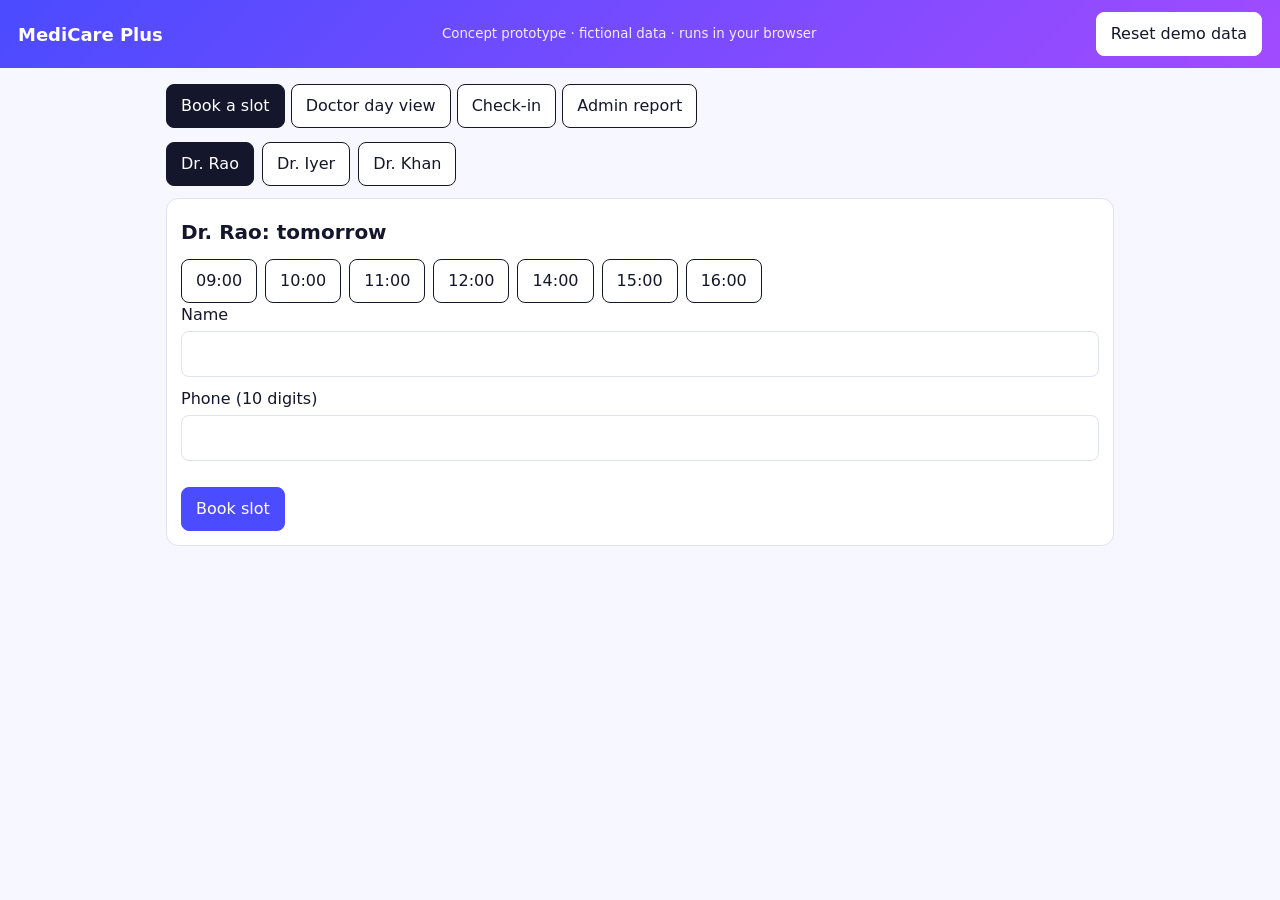
==== medicare/prototype/index.html @ c8c92c2e "Add files via upload" ====
<!DOCTYPE html><html lang="en"><head><meta charset="utf-8"><meta name="viewport" content="width=device-width,initial-scale=1"><title>MediCare Plus prototype</title><link rel="stylesheet" href="../../shared/style.css"></head><body><header><h1>MediCare Plus</h1><small>Concept prototype · fictional data · runs in your browser</small></header><main id="m" aria-live="polite"></main><script src="../../shared/app.js"></script><script>
const D=["Dr. Rao","Dr. Iyer","Dr. Khan"],T=["09:00","10:00","11:00","12:00","14:00","15:00","16:00"];
let fn="",fp="",B=S("mc-b",{}),C=S("mc-c",{}),X=S("mc-x",0),v="book",doc=D[0],sel="",msg="",err="",wait="";
const mine=d=>Object.keys(B).filter(k=>k.startsWith(d+"|")).sort((a,b)=>T.indexOf(a.split("|")[1])-T.indexOf(b.split("|")[1]));
const A={v:x=>{v=x;msg=err=wait="";R()},doc:x=>{doc=x;sel="";R()},slot:s=>{sel=s;R()},
book:()=>{const n=$("#pn").value.trim(),ph=$("#ph").value.trim(),k=doc+"|"+sel;fn=n;fp=ph;err="";if(!sel)err="Choose a slot.";else if(!n||!/^\d{10}$/.test(ph))err="Enter a name and a 10-digit phone number.";else if(B[k]){err="That slot was just taken. Choose another.";X++;V("mc-x",X);sel=""}
if(!err){B[k]={n,ph};V("mc-b",B);msg=`Booked: ${doc}, ${new Date(Date.now()+864e5).toDateString()} at ${sel}. Reminder scheduled for 24 hours before (simulated, nothing is sent).`;sel="";fn=fp=""}R()},
chk:k=>{C[k]=Date.now();V("mc-c",C);const d=k.split("|")[0],ahead=Object.keys(C).filter(x=>x!=k&&x.startsWith(d+"|")&&C[x]<C[k]).length;wait=`${B[k].n} checked in. Expected wait: ${ahead*10+5} minutes (${ahead} patient(s) ahead).`;R()}};
const chip=(l,a,val,on,dis)=>`<button class="${on?"on":""}" data-a="${a}" data-v="${val}" ${dis?"disabled":""} aria-pressed="${!!on}">${l}</button>`;
function R(){let h=`<div class="tabs">${[["book","Book a slot"],["day","Doctor day view"],["in","Check-in"],["adm","Admin report"]].map(x=>chip(x[1],"v",x[0],v==x[0])).join("")}</div>`;
if(v=="book"||v=="day")h+=`<div class="row">${D.map(d=>chip(d,"doc",d,doc==d)).join("")}</div>`;
if(v=="book"){h+=`<div class="c" style="margin-top:12px"><h2>${doc}: tomorrow</h2><div class="row">${T.map(t=>chip(B[doc+"|"+t]?t+" (booked)":t,"slot",t,sel==t,!!B[doc+"|"+t])).join("")}</div><label>Name<input id="pn" value="${esc(fn)}"></label><label>Phone (10 digits)<input id="ph" inputmode="numeric" value="${esc(fp)}"></label><p class="err" role="alert">${err}</p><p class="ok">${msg}</p><button class="p" data-a="book">Book slot</button></div>`}
if(v=="day")h+=`<div class="c" style="margin-top:12px"><h2>${doc}: day list</h2>${mine(doc).length?`<div class="tw"><table><tr><th>Time</th><th>Patient</th><th>Phone</th></tr>${mine(doc).map(k=>`<tr><td>${k.split("|")[1]}</td><td>${esc(B[k].n)}</td><td>${esc(B[k].ph)}</td></tr>`).join("")}</table></div>`:"<p>No bookings yet.</p>"}</div>`;
if(v=="in"){const all=Object.keys(B);h+=`<div class="c"><h2>Check in a patient</h2>${all.length?all.map(k=>`<div class="row" style="margin-bottom:8px"><span>${esc(B[k].n)}, ${k.replace("|"," at ")}</span><button data-a="chk" data-v="${k}" ${C[k]?"disabled":""}>${C[k]?"Checked in":"Check in"}</button></div>`).join(""):"<p>No bookings yet.</p>"}<p class="ok">${wait}</p></div>`}
if(v=="adm")h+=`<div class="c"><h2>Admin report</h2><div class="tw"><table><tr><th>Doctor</th><th>Booked</th><th>Open</th><th>Checked in</th></tr>${D.map(d=>`<tr><td>${d}</td><td>${mine(d).length}</td><td>${T.length-mine(d).length}</td><td>${mine(d).filter(k=>C[k]).length}</td></tr>`).join("")}</table></div><p>Double-booking attempts blocked: <b>${X}</b></p></div>`;
$("#m").innerHTML=h}
on(A);R();
</script></body></html>
---- shared/style.css ----
:root{--a:#4b4bff;--ink:#14172b;--m:#566;--l:#dfe2f3;--bg:#f6f7ff}
*{box-sizing:border-box}body{margin:0;font:16px/1.5 system-ui,sans-serif;background:var(--bg);color:var(--ink)}
header{background:linear-gradient(135deg,var(--a),#a24bff);color:#fff;padding:12px 18px;display:flex;justify-content:space-between;align-items:center;flex-wrap:wrap;gap:8px}
header h1{font-size:18px;margin:0}header small{opacity:.9}header button{border-color:#fff}
main{max-width:980px;margin:0 auto;padding:16px}h2{font-size:20px;margin:4px 0 12px}h3{font-size:16px;margin:0 0 8px}
.c{background:#fff;border:1px solid var(--l);border-radius:12px;padding:14px;margin-bottom:14px}
button{font:inherit;border:1.5px solid var(--ink);background:#fff;color:var(--ink);border-radius:8px;padding:8px 14px;min-height:44px;cursor:pointer}
button.p{background:var(--a);border-color:var(--a);color:#fff}button.on{background:var(--ink);color:#fff}button:disabled{opacity:.4;cursor:not-allowed}
button:focus-visible,input:focus-visible,select:focus-visible,textarea:focus-visible{outline:3px solid var(--a);outline-offset:2px}
input,select,textarea{font:inherit;padding:10px;border:1px solid var(--l);border-radius:8px;width:100%;margin:4px 0 10px;background:#fff;color:var(--ink)}
.g{display:grid;grid-template-columns:repeat(auto-fill,minmax(160px,1fr));gap:12px}.row{display:flex;gap:8px;flex-wrap:wrap;align-items:center}
.tabs{display:flex;gap:6px;flex-wrap:wrap;margin-bottom:14px}.tag{font-size:13px;background:#efeaff;color:#4a2bb8;border-radius:99px;padding:2px 10px}
.m{color:var(--m);font-size:14px}.err{color:#c0262b}.ok{color:#14633a}.note{background:#fff8e1;border:1px solid #f1dc9a;border-radius:8px;padding:8px 12px;font-size:14px;margin-bottom:12px}
.tw{overflow-x:auto}table{border-collapse:collapse;width:100%;min-width:420px}td,th{border-bottom:1px solid var(--l);padding:8px;text-align:left}
.img{height:90px;border-radius:8px;background:linear-gradient(135deg,#dcd9ff,#c8e0ff);margin-bottom:8px}.cols{display:grid;grid-template-columns:repeat(auto-fit,minmax(200px,1fr));gap:12px}
.col{background:#eef0fb;border-radius:10px;padding:10px;min-height:120px}.card{background:#fff;border:1px solid var(--l);border-radius:8px;padding:8px;margin-bottom:8px;font-size:14px}
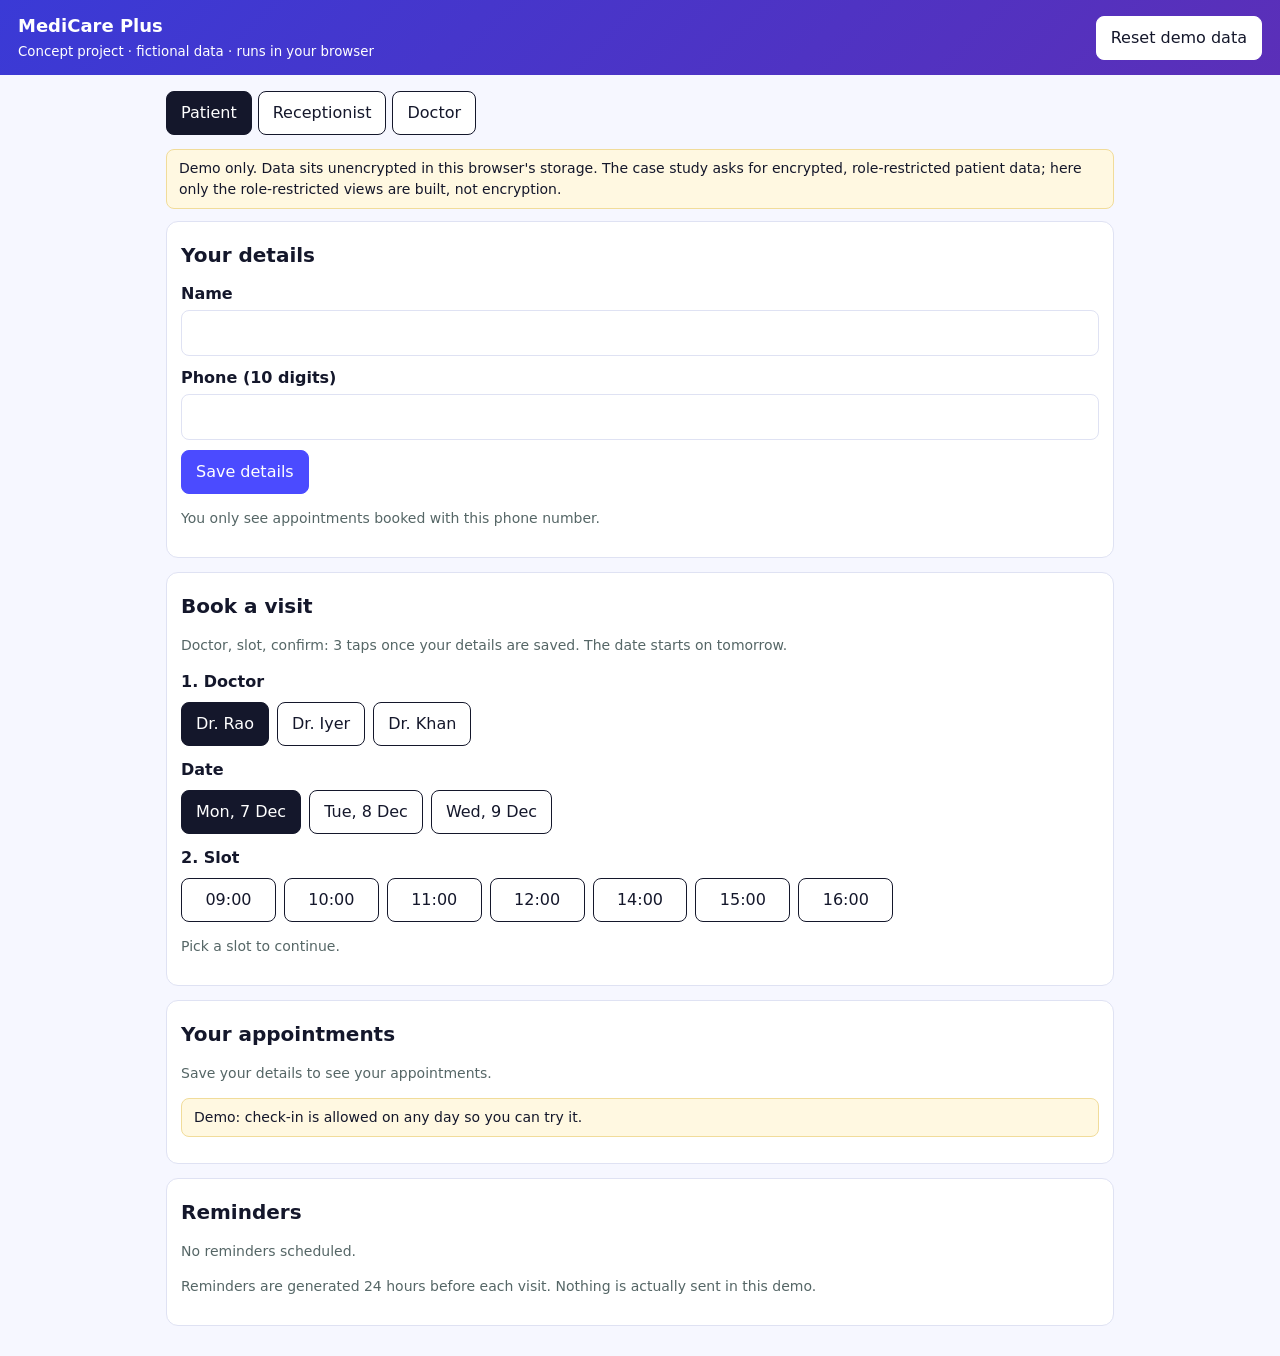
==== commit e68d425c: "Add files via upload" ====
--- a/medicare/prototype/index.html
+++ b/medicare/prototype/index.html
@@ -1,18 +1,18 @@
-<!DOCTYPE html><html lang="en"><head><meta charset="utf-8"><meta name="viewport" content="width=device-width,initial-scale=1"><title>MediCare Plus prototype</title><link rel="stylesheet" href="../../shared/style.css"></head><body><header><h1>MediCare Plus</h1><small>Concept prototype · fictional data · runs in your browser</small></header><main id="m" aria-live="polite"></main><script src="../../shared/app.js"></script><script>
-const D=["Dr. Rao","Dr. Iyer","Dr. Khan"],T=["09:00","10:00","11:00","12:00","14:00","15:00","16:00"];
-let fn="",fp="",B=S("mc-b",{}),C=S("mc-c",{}),X=S("mc-x",0),v="book",doc=D[0],sel="",msg="",err="",wait="";
-const mine=d=>Object.keys(B).filter(k=>k.startsWith(d+"|")).sort((a,b)=>T.indexOf(a.split("|")[1])-T.indexOf(b.split("|")[1]));
-const A={v:x=>{v=x;msg=err=wait="";R()},doc:x=>{doc=x;sel="";R()},slot:s=>{sel=s;R()},
-book:()=>{const n=$("#pn").value.trim(),ph=$("#ph").value.trim(),k=doc+"|"+sel;fn=n;fp=ph;err="";if(!sel)err="Choose a slot.";else if(!n||!/^\d{10}$/.test(ph))err="Enter a name and a 10-digit phone number.";else if(B[k]){err="That slot was just taken. Choose another.";X++;V("mc-x",X);sel=""}
-if(!err){B[k]={n,ph};V("mc-b",B);msg=`Booked: ${doc}, ${new Date(Date.now()+864e5).toDateString()} at ${sel}. Reminder scheduled for 24 hours before (simulated, nothing is sent).`;sel="";fn=fp=""}R()},
-chk:k=>{C[k]=Date.now();V("mc-c",C);const d=k.split("|")[0],ahead=Object.keys(C).filter(x=>x!=k&&x.startsWith(d+"|")&&C[x]<C[k]).length;wait=`${B[k].n} checked in. Expected wait: ${ahead*10+5} minutes (${ahead} patient(s) ahead).`;R()}};
-const chip=(l,a,val,on,dis)=>`<button class="${on?"on":""}" data-a="${a}" data-v="${val}" ${dis?"disabled":""} aria-pressed="${!!on}">${l}</button>`;
-function R(){let h=`<div class="tabs">${[["book","Book a slot"],["day","Doctor day view"],["in","Check-in"],["adm","Admin report"]].map(x=>chip(x[1],"v",x[0],v==x[0])).join("")}</div>`;
-if(v=="book"||v=="day")h+=`<div class="row">${D.map(d=>chip(d,"doc",d,doc==d)).join("")}</div>`;
-if(v=="book"){h+=`<div class="c" style="margin-top:12px"><h2>${doc}: tomorrow</h2><div class="row">${T.map(t=>chip(B[doc+"|"+t]?t+" (booked)":t,"slot",t,sel==t,!!B[doc+"|"+t])).join("")}</div><label>Name<input id="pn" value="${esc(fn)}"></label><label>Phone (10 digits)<input id="ph" inputmode="numeric" value="${esc(fp)}"></label><p class="err" role="alert">${err}</p><p class="ok">${msg}</p><button class="p" data-a="book">Book slot</button></div>`}
-if(v=="day")h+=`<div class="c" style="margin-top:12px"><h2>${doc}: day list</h2>${mine(doc).length?`<div class="tw"><table><tr><th>Time</th><th>Patient</th><th>Phone</th></tr>${mine(doc).map(k=>`<tr><td>${k.split("|")[1]}</td><td>${esc(B[k].n)}</td><td>${esc(B[k].ph)}</td></tr>`).join("")}</table></div>`:"<p>No bookings yet.</p>"}</div>`;
-if(v=="in"){const all=Object.keys(B);h+=`<div class="c"><h2>Check in a patient</h2>${all.length?all.map(k=>`<div class="row" style="margin-bottom:8px"><span>${esc(B[k].n)}, ${k.replace("|"," at ")}</span><button data-a="chk" data-v="${k}" ${C[k]?"disabled":""}>${C[k]?"Checked in":"Check in"}</button></div>`).join(""):"<p>No bookings yet.</p>"}<p class="ok">${wait}</p></div>`}
-if(v=="adm")h+=`<div class="c"><h2>Admin report</h2><div class="tw"><table><tr><th>Doctor</th><th>Booked</th><th>Open</th><th>Checked in</th></tr>${D.map(d=>`<tr><td>${d}</td><td>${mine(d).length}</td><td>${T.length-mine(d).length}</td><td>${mine(d).filter(k=>C[k]).length}</td></tr>`).join("")}</table></div><p>Double-booking attempts blocked: <b>${X}</b></p></div>`;
-$("#m").innerHTML=h}
-on(A);R();
-</script></body></html>
+<!DOCTYPE html>
+<html lang="en">
+<head>
+<meta charset="utf-8">
+<meta name="viewport" content="width=device-width,initial-scale=1">
+<title>MediCare Plus prototype</title>
+<link rel="stylesheet" href="../../shared/style.css">
+<link rel="stylesheet" href="extra.css">
+</head>
+<body>
+<header><div><h1>MediCare Plus</h1><small>Concept project · fictional data · runs in your browser</small></div></header>
+<div id="live" class="sr" role="status" aria-live="polite"></div>
+<main id="m" tabindex="-1"><noscript>This prototype needs JavaScript.</noscript></main>
+<script src="../../shared/app.js"></script>
+<script src="logic.js"></script>
+<script src="app.js"></script>
+</body>
+</html>
--- a/medicare/prototype/extra.css
+++ b/medicare/prototype/extra.css
@@ -0,0 +1,26 @@
+/* MediCare Plus extras. The shared stylesheet is not modified; the header gradient is darkened here for AA contrast. */
+header{background:linear-gradient(135deg,#3a3ad6,#5b2fb8)}
+header small{opacity:1}
+.sr{position:absolute;width:1px;height:1px;overflow:hidden;clip:rect(0 0 0 0);white-space:nowrap}
+main:focus{outline:none}
+.banner{margin:0 0 12px;padding:8px 12px;border-radius:8px;font-weight:600}
+.banner.ok{background:#e6f6ec}
+.banner.err{background:#fdecec}
+.slots{display:grid;grid-template-columns:repeat(auto-fill,minmax(88px,1fr));gap:8px;margin:8px 0 12px}
+.slots button{display:flex;flex-direction:column;align-items:center;justify-content:center;line-height:1.2}
+.slots button small{font-size:12px;color:inherit}
+.kpis{display:grid;grid-template-columns:repeat(auto-fit,minmax(130px,1fr));gap:10px;margin-bottom:8px}
+.kpis div{background:#eef0fb;border-radius:10px;padding:10px}
+.kpis b{display:block;font-size:22px}
+.kpis span{font-size:13px;color:#445}
+.appt{display:flex;justify-content:space-between;gap:10px;flex-wrap:wrap;align-items:center;border-top:1px solid var(--l);padding:10px 0}
+.appt:first-of-type{border-top:0}
+.st{font-size:13px;font-weight:600;border-radius:99px;padding:1px 9px;background:#e8eaf6;color:#24307a}
+.st-done{background:#e6f6ec;color:#14633a}
+.st-no_show,.st-cancelled{background:#fdecec;color:#8f1d22}
+.st-checked_in,.st-in_consult{background:#fff1d6;color:#6b4300}
+.cal th,.cal td{font-size:14px;vertical-align:top}
+.cal th[scope=row]{white-space:nowrap}
+.tag{color:#3b1f9c}
+label{display:block;font-weight:600}
+@media (max-width:420px){.kpis b{font-size:19px}}
